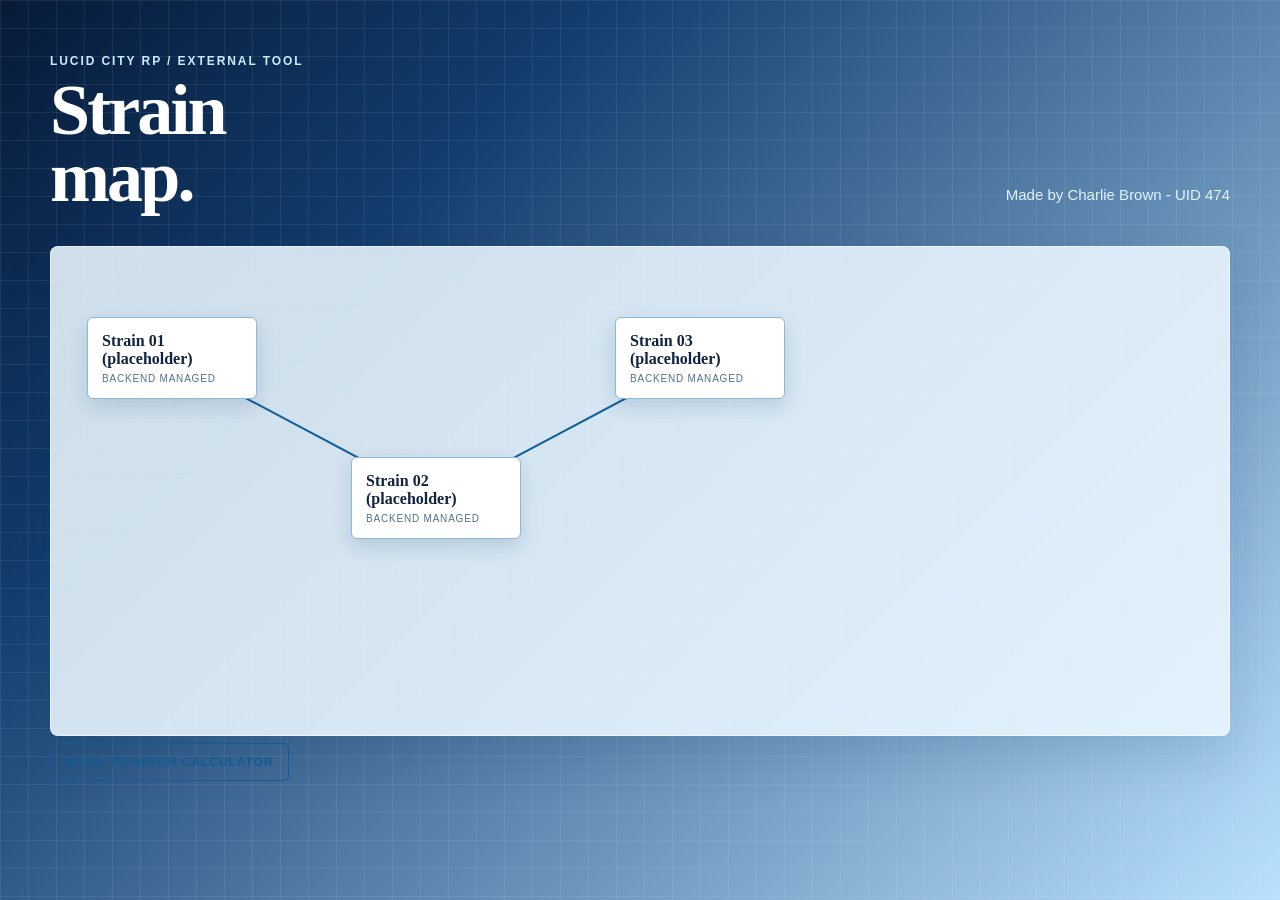
==== weed-flowchart.html @ 071a1786 "more fixes" ====
<!doctype html>
<html lang="en">
<head>
  <meta charset="utf-8">
  <meta name="viewport" content="width=device-width, initial-scale=1">
  <meta name="theme-color" content="#081a36">
  <title>Lucid City RP | Strain Map</title>
  <link rel="stylesheet" href="styles.css">
</head>
<body>
  <main class="shell">
    <header>
      <div>
        <div class="kicker">Lucid City RP / External Tool</div>
        <h1>Strain<br>map.</h1>
      </div>
      <p class="intro">Made by Charlie Brown - UID 474</p>
    </header>

    <section class="diagram-container" id="diagram" aria-label="Static strain map">
      <svg id="connections" aria-hidden="true"></svg>
      <div class="empty-flow" id="empty-flow"></div>
    </section>
    <p><a class="tool-link" href="index.html">Back to batch calculator</a></p>
  </main>

  <script>
    const diagram = document.querySelector('#diagram');
    const connectionSvg = document.querySelector('#connections');
    let state = { nodes: [], edges: [] };

    const nodeById = id => state.nodes.find(node => node.id === id);
    const render = () => {
      diagram.querySelectorAll('.diagram-box').forEach(node => node.remove());
      document.querySelector('#empty-flow').hidden = state.nodes.length > 0;
      state.nodes.forEach(node => {
        const element = document.createElement('article');
        element.className = 'diagram-box';
        element.dataset.id = node.id;
        element.style.left = `${node.x}px`;
        element.style.top = `${node.y}px`;
        const title = document.createElement('strong');
        title.textContent = node.name;
        const type = document.createElement('small');
        type.textContent = 'Backend managed';
        element.append(title, type);
        diagram.append(element);
      });
      renderConnections();
    };
    const renderConnections = () => {
      connectionSvg.innerHTML = '<defs><marker id="arrow" markerWidth="8" markerHeight="8" refX="7" refY="3" orient="auto"><path d="M0,0 L0,6 L7,3 z" fill="#12609a"></path></marker></defs>';
      state.edges.forEach(edge => {
        const from = nodeById(edge.from); const to = nodeById(edge.to);
        if (!from || !to) return;
        const line = document.createElementNS('http://www.w3.org/2000/svg', 'line');
        line.setAttribute('x1', from.x + 85); line.setAttribute('y1', from.y + 42);
        line.setAttribute('x2', to.x + 85); line.setAttribute('y2', to.y + 42);
        line.setAttribute('stroke', '#12609a'); line.setAttribute('stroke-width', '2'); line.setAttribute('marker-end', 'url(#arrow)');
        connectionSvg.append(line);
      });
    };
    window.addEventListener('resize', renderConnections);
    fetch('strain-flowchart.json')
      .then(response => {
        if (!response.ok) throw new Error('Strain map could not be loaded.');
        return response.json();
      })
      .then(data => { state = data; render(); })
      .catch(() => { document.querySelector('#empty-flow').textContent = 'Strain map unavailable.'; });
  </script>
</body>
</html>
---- styles.css ----
:root {
  --ink: #10233f;
  --muted: #52708e;
  --paper: #eaf5ff;
  --card: rgba(255, 255, 255, .88);
  --line: #c7ddec;
  --mint: #d4ecff;
  --green: #12609a;
  --orange: #287db8;
  --shadow: 0 18px 50px rgba(10, 47, 86, .14);
}

* { box-sizing: border-box; }
body {
  margin: 0;
  color: var(--ink);
  background: linear-gradient(135deg, #071a38 0%, #123d6d 28%, #b9e1ff 100%);
  background-attachment: fixed;
  font-family: Georgia, 'Times New Roman', serif;
}
body::before {
  content: '';
  position: fixed;
  inset: 0;
  z-index: -1;
  opacity: .22;
  background-image: linear-gradient(rgba(255, 255, 255, .35) 1px, transparent 1px), linear-gradient(90deg, rgba(255, 255, 255, .35) 1px, transparent 1px);
  background-size: 28px 28px;
}
.shell { width: min(1180px, calc(100% - 40px)); margin: 0 auto; }
header { padding: 54px 0 36px; display: flex; justify-content: space-between; gap: 24px; align-items: end; }
.kicker { color: #c9ecff; font: 700 12px/1.2 Arial, sans-serif; letter-spacing: .16em; text-transform: uppercase; }
h1 { margin: 9px 0 0; color: #fff; font-size: clamp(38px, 6vw, 72px); line-height: .92; letter-spacing: -.04em; font-weight: 700; }
.intro { max-width: 330px; margin: 0 0 4px; color: #e2f3ff; font: 15px/1.55 Arial, sans-serif; }
.summary { display: flex; align-items: center; justify-content: space-between; gap: 20px; padding: 17px 20px; margin-bottom: 24px; border: 1px solid rgba(255,255,255,.55); border-radius: 8px; background: rgba(255,255,255,.84); box-shadow: var(--shadow); }
.summary strong { display: block; font: 700 11px/1.2 Arial, sans-serif; letter-spacing: .1em; text-transform: uppercase; color: var(--muted); }
#summary-text { margin-top: 4px; font-size: 18px; }
button { border: 0; border-radius: 5px; cursor: pointer; font: 700 12px Arial, sans-serif; letter-spacing: .08em; text-transform: uppercase; }
.reset { padding: 11px 15px; color: #fff; background: var(--green); }
.reset:hover { background: #0b4d7f; }
.summary-actions { display: flex; align-items: center; gap: 10px; }
.tool-link { padding: 11px 15px; border: 1px solid var(--green); border-radius: 5px; color: var(--green); background: transparent; font: 700 12px Arial, sans-serif; letter-spacing: .08em; text-decoration: none; text-transform: uppercase; }
.tool-link:hover { color: #fff; background: var(--green); }
.cards { display: grid; grid-template-columns: repeat(3, 1fr); gap: 18px; padding-bottom: 52px; }
.recipe { overflow: hidden; border: 1px solid var(--line); border-radius: 8px; background: var(--card); box-shadow: var(--shadow); animation: rise .55s both; }
.recipe:nth-child(2) { animation-delay: .08s; } .recipe:nth-child(3) { animation-delay: .16s; }
.recipe-head { padding: 26px 24px 22px; border-bottom: 1px solid var(--line); background: linear-gradient(145deg, #c9eaff, #edf8ff); }
.recipe:nth-child(2) .recipe-head { background: linear-gradient(145deg, #d5e8ff, #f4faff); } .recipe:nth-child(3) .recipe-head { background: linear-gradient(145deg, #bfddf4, #edf7ff); }
.number { color: var(--muted); font: 700 11px Arial, sans-serif; letter-spacing: .12em; }
h2 { margin: 9px 0 20px; font-size: 35px; line-height: 1; letter-spacing: -.04em; }
label { display: block; color: var(--muted); font: 700 11px Arial, sans-serif; letter-spacing: .08em; text-transform: uppercase; }
input { width: 100%; margin-top: 8px; padding: 12px 13px; border: 1px solid #a8c9e1; border-radius: 5px; outline: none; color: var(--ink); background: rgba(255,255,255,.75); font: 700 22px Georgia, serif; }
input:focus { border-color: var(--green); box-shadow: 0 0 0 3px rgba(18,96,154,.14); }
.ingredients { padding: 21px 24px 25px; }
.ingredient-title { margin-bottom: 12px; color: var(--muted); font: 700 11px Arial, sans-serif; letter-spacing: .1em; text-transform: uppercase; }
ul { padding: 0; margin: 0; list-style: none; }
li { display: flex; align-items: baseline; justify-content: space-between; gap: 12px; padding: 12px 0; border-bottom: 1px solid #e4eef6; font-size: 17px; }
li:last-child { border-bottom: 0; }
.amount { flex: 0 0 auto; color: var(--green); font: 700 16px Arial, sans-serif; }
footer { padding: 0 0 34px; color: #e2f3ff; font: 12px/1.5 Arial, sans-serif; text-align: center; }
.flow-toolbar { display: grid; grid-template-columns: minmax(0, 1fr) auto auto; gap: 10px; align-items: end; padding: 18px; margin-bottom: 18px; border: 1px solid rgba(255,255,255,.55); border-radius: 8px; background: rgba(255,255,255,.84); box-shadow: var(--shadow); }
.flow-toolbar input, .flow-toolbar select { margin-top: 7px; padding: 11px 12px; border: 1px solid #a8c9e1; border-radius: 5px; color: var(--ink); background: #fff; font: 15px Arial, sans-serif; }
.flow-toolbar input { width: 100%; }
.flow-button { padding: 12px 15px; color: #fff; background: var(--green); }
.flow-button.secondary { color: var(--green); background: var(--mint); }
.diagram-container { position: relative; min-height: 490px; overflow: hidden; border: 1px solid rgba(255,255,255,.55); border-radius: 8px; background: rgba(235, 247, 255, .88); box-shadow: var(--shadow); }
.diagram-container svg { position: absolute; inset: 0; width: 100%; height: 100%; pointer-events: none; }
.diagram-box { position: absolute; width: 170px; padding: 14px; border: 1px solid #8db7d6; border-radius: 6px; color: var(--ink); background: #fff; box-shadow: 0 8px 20px rgba(10, 47, 86, .14); }
.diagram-box strong { display: block; overflow-wrap: anywhere; font: 700 16px Georgia, serif; }
.diagram-box small { display: block; margin-top: 5px; color: var(--muted); font: 10px Arial, sans-serif; letter-spacing: .08em; text-transform: uppercase; }
.node-remove { position: absolute; top: 7px; right: 8px; padding: 0; color: var(--muted); background: transparent; font-size: 16px; line-height: 1; }
.node-remove:hover { color: #a33b42; }
.empty-flow { position: absolute; inset: 0; display: grid; place-items: center; padding: 30px; color: var(--muted); font: 14px/1.5 Arial, sans-serif; text-align: center; }
.flow-note { margin: 12px 0 0; color: #e2f3ff; font: 12px/1.5 Arial, sans-serif; }
@media (max-width: 700px) { .flow-toolbar { grid-template-columns: 1fr; } .summary-actions { align-items: stretch; flex-direction: column; width: 100%; } .tool-link, .reset { text-align: center; } }
@keyframes rise { from { opacity: 0; transform: translateY(12px); } to { opacity: 1; transform: translateY(0); } }
@media (max-width: 850px) { header { display: block; } .intro { margin-top: 20px; } .cards { grid-template-columns: 1fr; } }
@media (max-width: 520px) { .shell { width: min(100% - 24px, 500px); } header { padding-top: 34px; } .summary { align-items: start; flex-direction: column; } .reset { width: 100%; } }
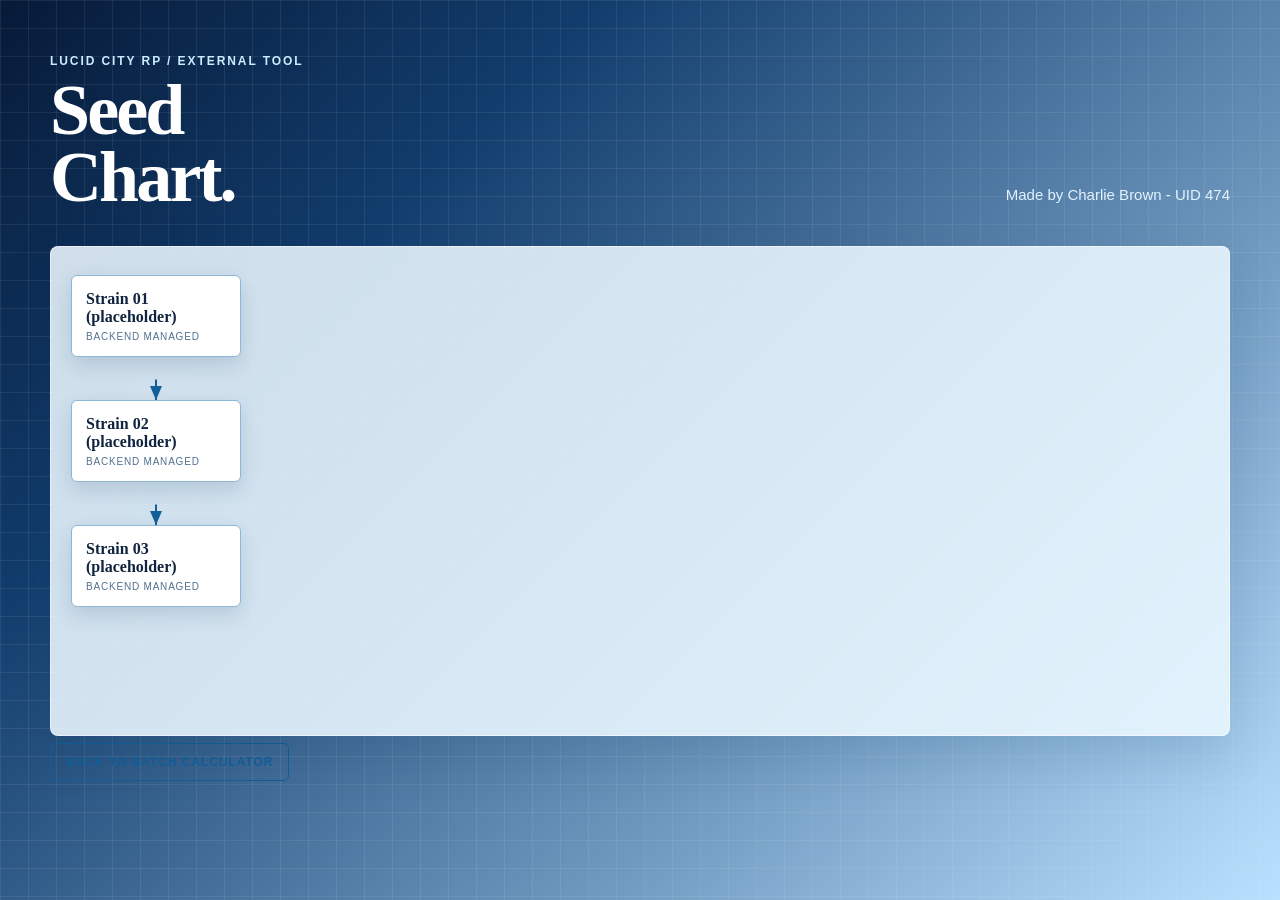
==== commit 5b49a246: "chart format change" ====
--- a/weed-flowchart.html
+++ b/weed-flowchart.html
@@ -4,7 +4,7 @@
   <meta charset="utf-8">
   <meta name="viewport" content="width=device-width, initial-scale=1">
   <meta name="theme-color" content="#081a36">
-  <title>Lucid City RP | Strain Map</title>
+  <title>Lucid City RP | Seed Chart</title>
   <link rel="stylesheet" href="styles.css">
 </head>
 <body>
@@ -12,12 +12,12 @@
     <header>
       <div>
         <div class="kicker">Lucid City RP / External Tool</div>
-        <h1>Strain<br>map.</h1>
+        <h1>Seed<br>Chart.</h1>
       </div>
       <p class="intro">Made by Charlie Brown - UID 474</p>
     </header>
 
-    <section class="diagram-container" id="diagram" aria-label="Static strain map">
+    <section class="diagram-container" id="diagram" aria-label="Static seed chart">
       <svg id="connections" aria-hidden="true"></svg>
       <div class="empty-flow" id="empty-flow"></div>
     </section>
@@ -30,15 +30,49 @@
     let state = { nodes: [], edges: [] };
 
     const nodeById = id => state.nodes.find(node => node.id === id);
+    const childrenOf = id => state.edges.filter(edge => edge.from === id).map(edge => nodeById(edge.to)).filter(Boolean);
+    const layoutTree = () => {
+      const roots = state.nodes.filter(node => !state.edges.some(edge => edge.to === node.id));
+      const levels = new Map();
+      const leaves = [];
+      const visit = (node, level) => {
+        levels.set(node.id, Math.max(levels.get(node.id) || 0, level));
+        const children = childrenOf(node.id);
+        if (!children.length) leaves.push(node.id);
+        children.forEach(child => visit(child, level + 1));
+      };
+      roots.forEach(root => visit(root, 0));
+      state.nodes.filter(node => !levels.has(node.id)).forEach(node => visit(node, 0));
+      const leafGap = 205;
+      const positions = new Map(leaves.map((id, index) => [id, { x: 20 + index * leafGap, y: levels.get(id) * 125 + 28 }]));
+      const positionNode = node => {
+        const children = childrenOf(node.id);
+        if (!children.length) return positions.get(node.id);
+        const childPositions = children.map(positionNode);
+        const x = childPositions.reduce((sum, position) => sum + position.x, 0) / childPositions.length;
+        const position = { x, y: levels.get(node.id) * 125 + 28 };
+        positions.set(node.id, position);
+        return position;
+      };
+      roots.forEach(positionNode);
+      state.nodes.forEach(node => {
+        const position = positions.get(node.id) || { x: 20, y: 28 };
+        node.layoutX = position.x;
+        node.layoutY = position.y;
+      });
+      const maxLevel = Math.max(0, ...levels.values());
+      diagram.style.height = `${Math.max(490, (maxLevel + 1) * 125 + 80)}px`;
+    };
     const render = () => {
+      layoutTree();
       diagram.querySelectorAll('.diagram-box').forEach(node => node.remove());
       document.querySelector('#empty-flow').hidden = state.nodes.length > 0;
       state.nodes.forEach(node => {
         const element = document.createElement('article');
         element.className = 'diagram-box';
         element.dataset.id = node.id;
-        element.style.left = `${node.x}px`;
-        element.style.top = `${node.y}px`;
+        element.style.left = `${node.layoutX}px`;
+        element.style.top = `${node.layoutY}px`;
         const title = document.createElement('strong');
         title.textContent = node.name;
         const type = document.createElement('small');
@@ -54,8 +88,22 @@
         const from = nodeById(edge.from); const to = nodeById(edge.to);
         if (!from || !to) return;
         const line = document.createElementNS('http://www.w3.org/2000/svg', 'line');
-        line.setAttribute('x1', from.x + 85); line.setAttribute('y1', from.y + 42);
-        line.setAttribute('x2', to.x + 85); line.setAttribute('y2', to.y + 42);
+        const startX = from.layoutX + 85; const startY = from.layoutY + 84;
+        const endX = to.layoutX + 85; const endY = to.layoutY;
+        const midY = startY + (endY - startY) / 2;
+        line.setAttribute('x1', startX); line.setAttribute('y1', startY);
+        line.setAttribute('x2', endX); line.setAttribute('y2', endY);
+        line.setAttribute('x1', startX); line.setAttribute('y1', midY);
+        line.setAttribute('x2', endX); line.setAttribute('y2', midY);
+        line.setAttribute('x1', startX); line.setAttribute('y1', startY);
+        line.setAttribute('x2', startX); line.setAttribute('y2', midY);
+        const horizontal = document.createElementNS('http://www.w3.org/2000/svg', 'line');
+        horizontal.setAttribute('x1', startX); horizontal.setAttribute('y1', midY);
+        horizontal.setAttribute('x2', endX); horizontal.setAttribute('y2', midY);
+        horizontal.setAttribute('stroke', '#12609a'); horizontal.setAttribute('stroke-width', '2');
+        connectionSvg.append(horizontal);
+        line.setAttribute('x1', endX); line.setAttribute('y1', midY);
+        line.setAttribute('x2', endX); line.setAttribute('y2', endY);
         line.setAttribute('stroke', '#12609a'); line.setAttribute('stroke-width', '2'); line.setAttribute('marker-end', 'url(#arrow)');
         connectionSvg.append(line);
       });
--- a/styles.css
+++ b/styles.css
@@ -63,7 +63,7 @@
 .flow-toolbar input { width: 100%; }
 .flow-button { padding: 12px 15px; color: #fff; background: var(--green); }
 .flow-button.secondary { color: var(--green); background: var(--mint); }
-.diagram-container { position: relative; min-height: 490px; overflow: hidden; border: 1px solid rgba(255,255,255,.55); border-radius: 8px; background: rgba(235, 247, 255, .88); box-shadow: var(--shadow); }
+.diagram-container { position: relative; min-height: 490px; overflow: auto; border: 1px solid rgba(255,255,255,.55); border-radius: 8px; background: rgba(235, 247, 255, .88); box-shadow: var(--shadow); }
 .diagram-container svg { position: absolute; inset: 0; width: 100%; height: 100%; pointer-events: none; }
 .diagram-box { position: absolute; width: 170px; padding: 14px; border: 1px solid #8db7d6; border-radius: 6px; color: var(--ink); background: #fff; box-shadow: 0 8px 20px rgba(10, 47, 86, .14); }
 .diagram-box strong { display: block; overflow-wrap: anywhere; font: 700 16px Georgia, serif; }
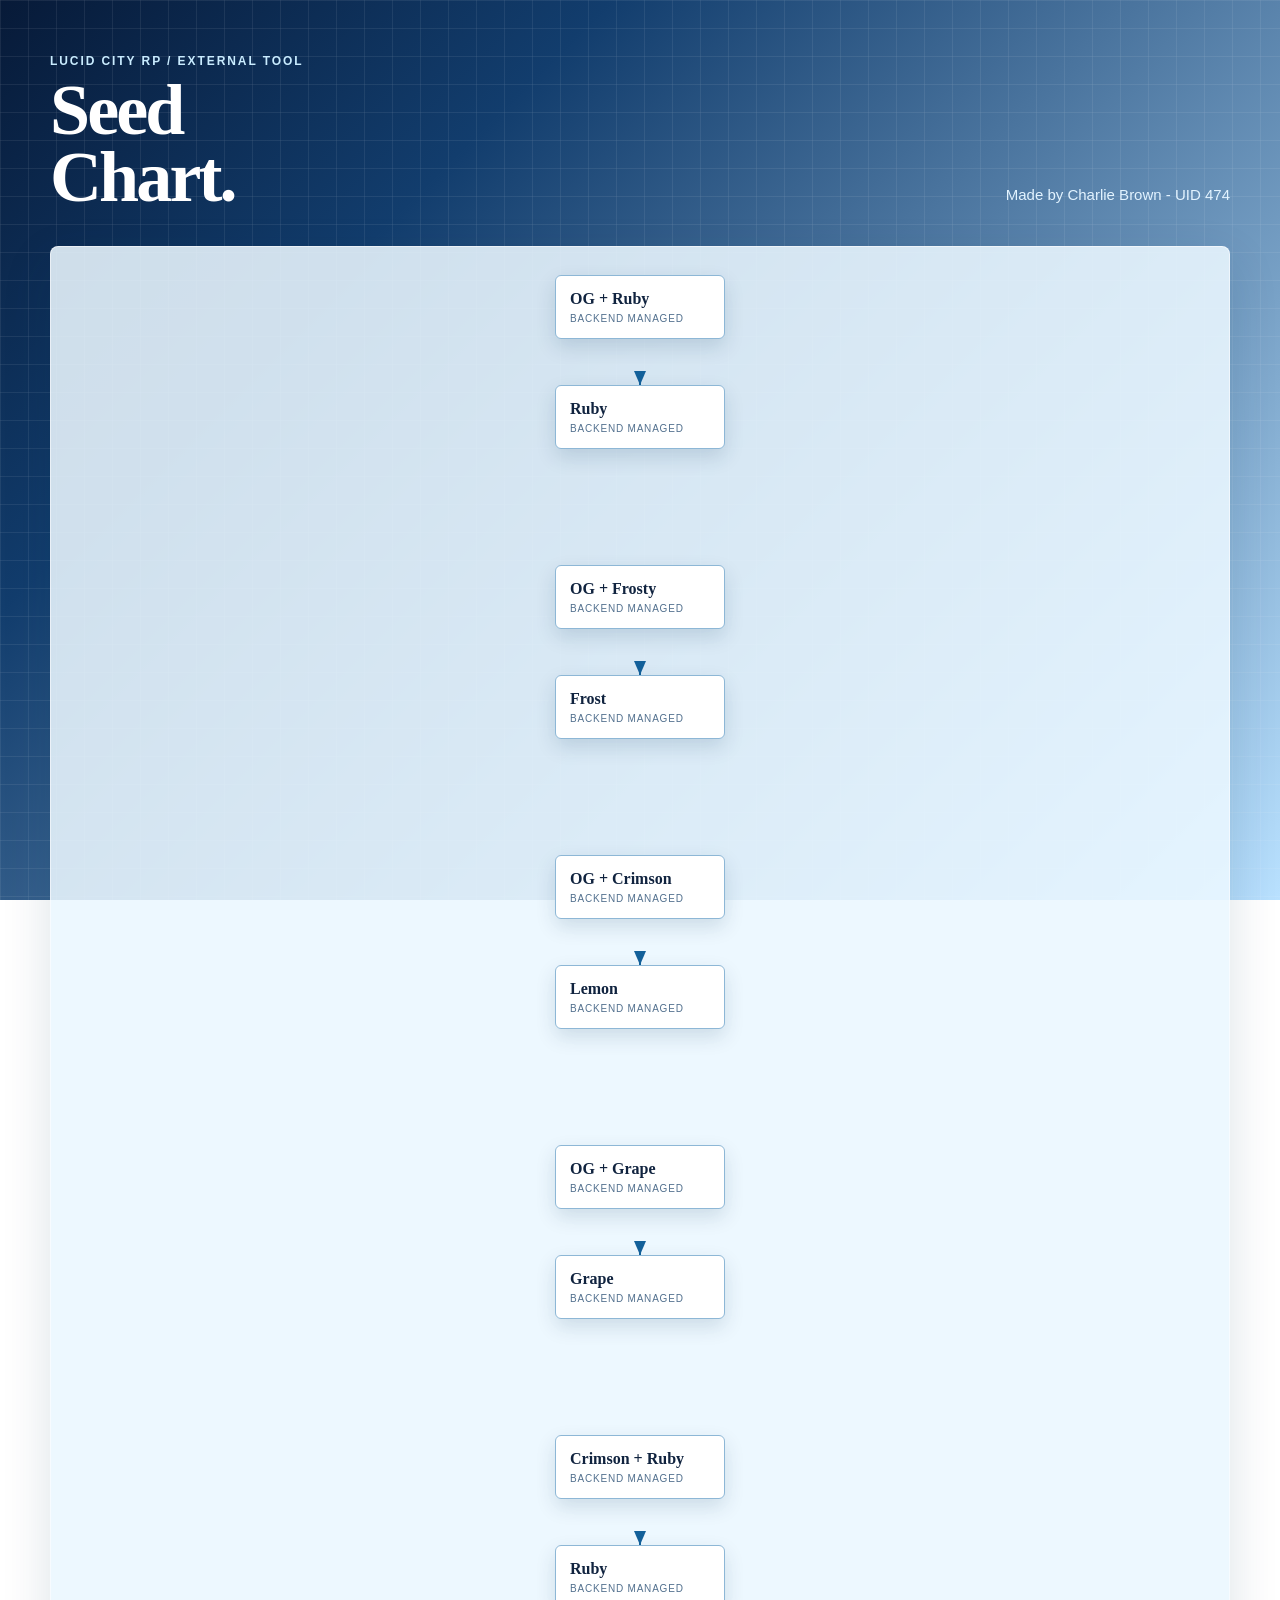
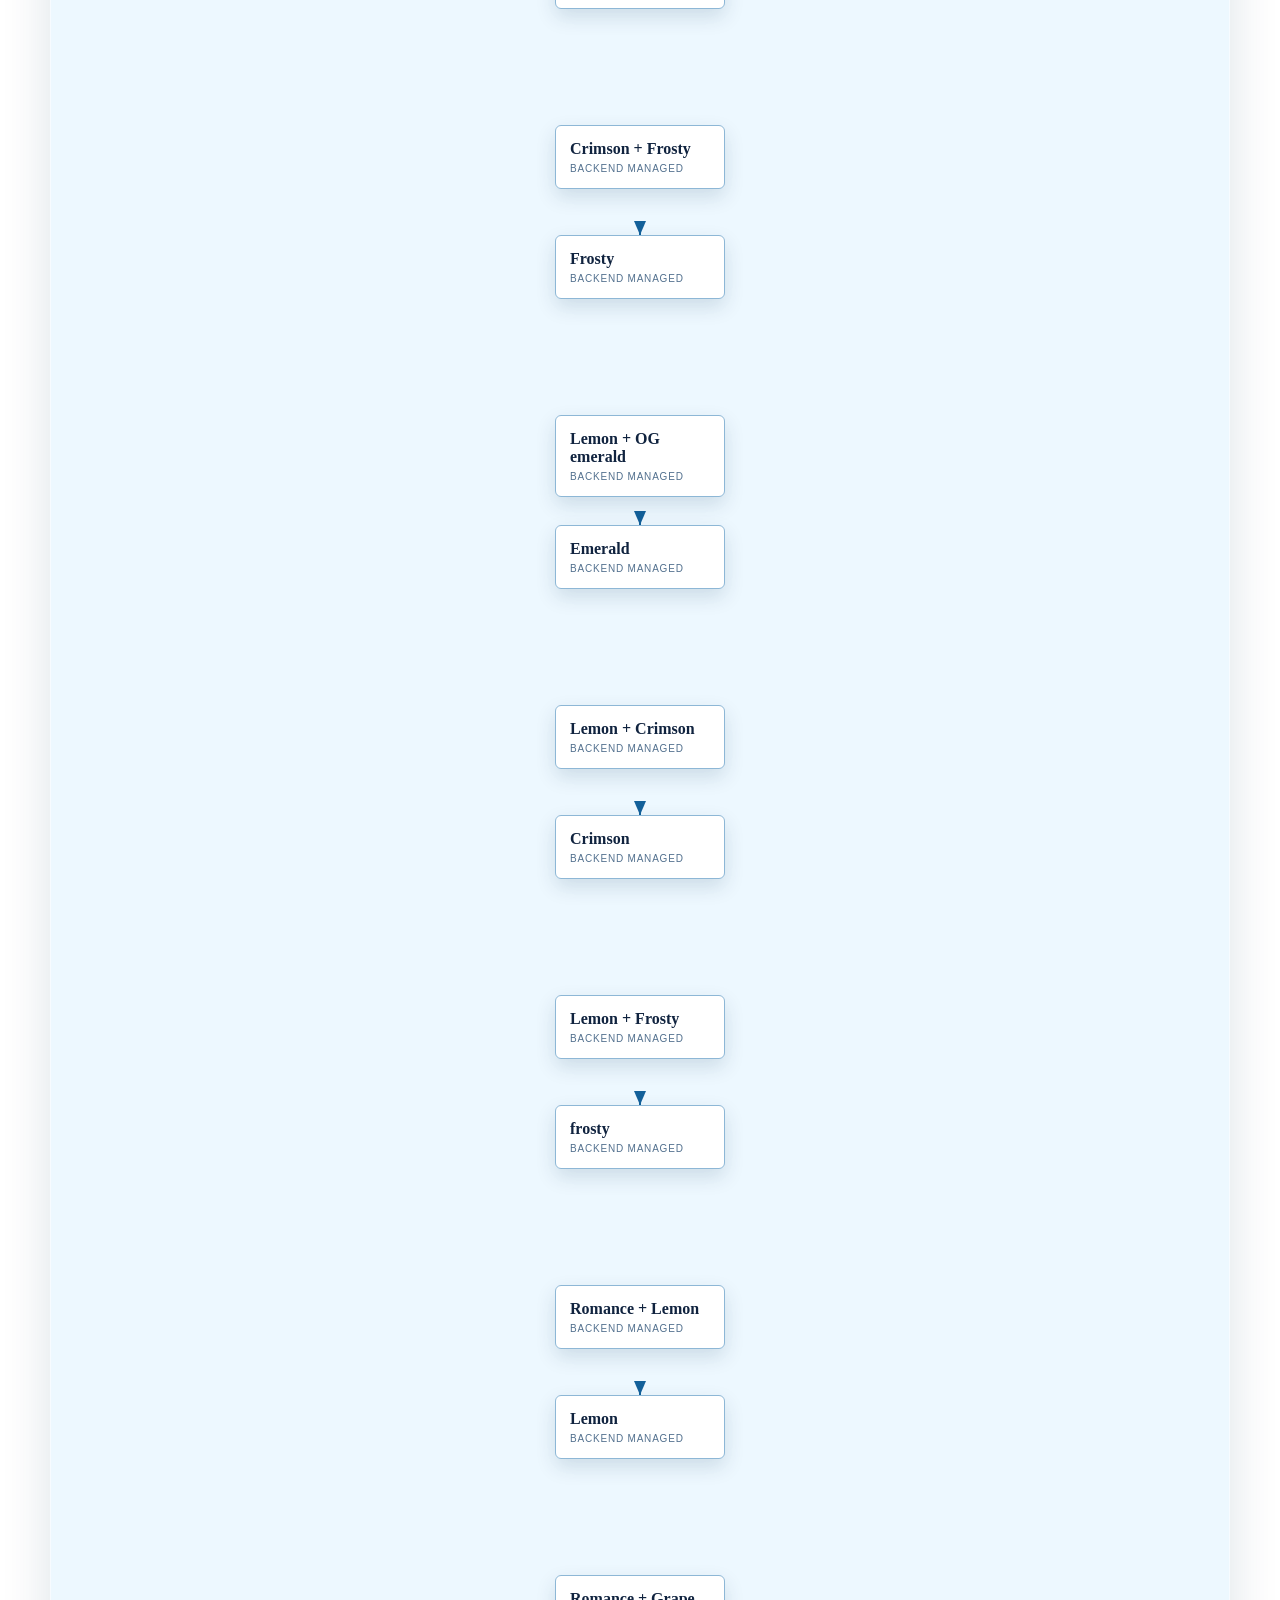
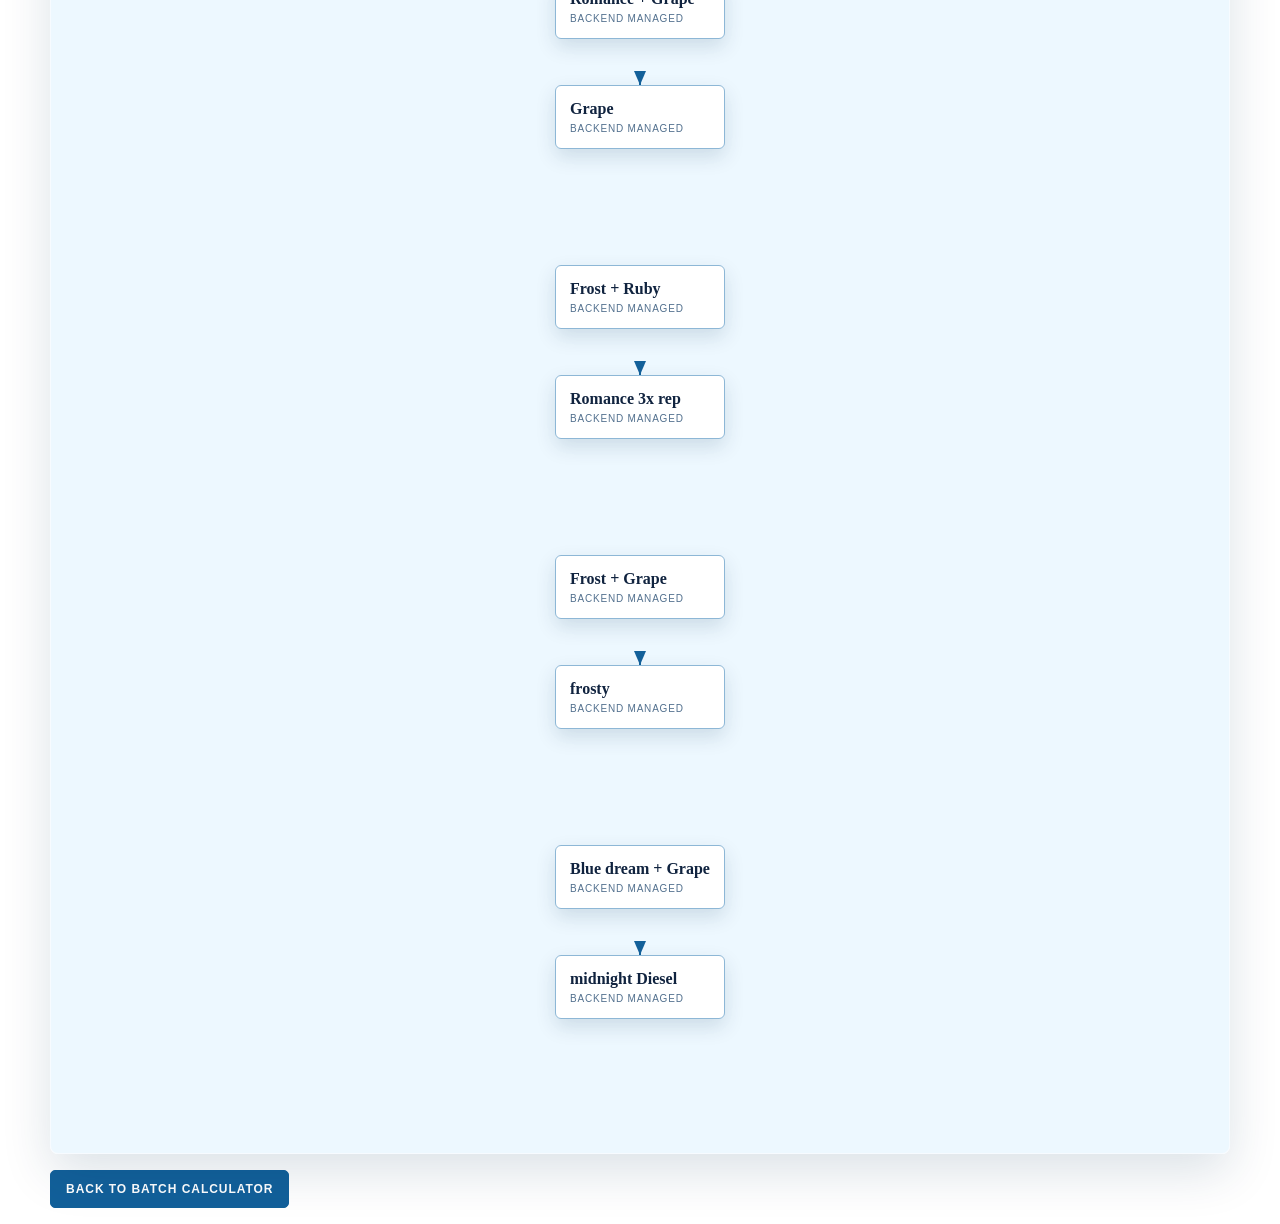
==== commit 3ac4a82c: "alterations" ====
--- a/weed-flowchart.html
+++ b/weed-flowchart.html
@@ -21,7 +21,7 @@
       <svg id="connections" aria-hidden="true"></svg>
       <div class="empty-flow" id="empty-flow"></div>
     </section>
-    <p><a class="tool-link" href="index.html">Back to batch calculator</a></p>
+    <p><a class="tool-link filled-link" href="index.html">Back to batch calculator</a></p>
   </main>
 
   <script>
@@ -33,35 +33,20 @@
     const childrenOf = id => state.edges.filter(edge => edge.from === id).map(edge => nodeById(edge.to)).filter(Boolean);
     const layoutTree = () => {
       const roots = state.nodes.filter(node => !state.edges.some(edge => edge.to === node.id));
-      const levels = new Map();
-      const leaves = [];
-      const visit = (node, level) => {
-        levels.set(node.id, Math.max(levels.get(node.id) || 0, level));
-        const children = childrenOf(node.id);
-        if (!children.length) leaves.push(node.id);
-        children.forEach(child => visit(child, level + 1));
+      const columnX = Math.max(20, (diagram.clientWidth - 170) / 2);
+      let cursorY = 28;
+      const positionSubtree = node => {
+        node.layoutX = columnX;
+        node.layoutY = cursorY;
+        cursorY += 110;
+        childrenOf(node.id).forEach(positionSubtree);
+        cursorY += 35;
       };
-      roots.forEach(root => visit(root, 0));
-      state.nodes.filter(node => !levels.has(node.id)).forEach(node => visit(node, 0));
-      const leafGap = 205;
-      const positions = new Map(leaves.map((id, index) => [id, { x: 20 + index * leafGap, y: levels.get(id) * 125 + 28 }]));
-      const positionNode = node => {
-        const children = childrenOf(node.id);
-        if (!children.length) return positions.get(node.id);
-        const childPositions = children.map(positionNode);
-        const x = childPositions.reduce((sum, position) => sum + position.x, 0) / childPositions.length;
-        const position = { x, y: levels.get(node.id) * 125 + 28 };
-        positions.set(node.id, position);
-        return position;
-      };
-      roots.forEach(positionNode);
-      state.nodes.forEach(node => {
-        const position = positions.get(node.id) || { x: 20, y: 28 };
-        node.layoutX = position.x;
-        node.layoutY = position.y;
+      roots.forEach(positionSubtree);
+      state.nodes.filter(node => !roots.includes(node)).forEach(node => {
+        if (!node.layoutY) positionSubtree(node);
       });
-      const maxLevel = Math.max(0, ...levels.values());
-      diagram.style.height = `${Math.max(490, (maxLevel + 1) * 125 + 80)}px`;
+      diagram.style.height = `${Math.max(490, cursorY + 20)}px`;
     };
     const render = () => {
       layoutTree();
--- a/styles.css
+++ b/styles.css
@@ -41,6 +41,8 @@
 .summary-actions { display: flex; align-items: center; gap: 10px; }
 .tool-link { padding: 11px 15px; border: 1px solid var(--green); border-radius: 5px; color: var(--green); background: transparent; font: 700 12px Arial, sans-serif; letter-spacing: .08em; text-decoration: none; text-transform: uppercase; }
 .tool-link:hover { color: #fff; background: var(--green); }
+.filled-link { display: inline-block; color: #fff; background: var(--green); }
+.filled-link:hover { background: #0b4d7f; }
 .cards { display: grid; grid-template-columns: repeat(3, 1fr); gap: 18px; padding-bottom: 52px; }
 .recipe { overflow: hidden; border: 1px solid var(--line); border-radius: 8px; background: var(--card); box-shadow: var(--shadow); animation: rise .55s both; }
 .recipe:nth-child(2) { animation-delay: .08s; } .recipe:nth-child(3) { animation-delay: .16s; }
@@ -63,7 +65,7 @@
 .flow-toolbar input { width: 100%; }
 .flow-button { padding: 12px 15px; color: #fff; background: var(--green); }
 .flow-button.secondary { color: var(--green); background: var(--mint); }
-.diagram-container { position: relative; min-height: 490px; overflow: auto; border: 1px solid rgba(255,255,255,.55); border-radius: 8px; background: rgba(235, 247, 255, .88); box-shadow: var(--shadow); }
+.diagram-container { position: relative; min-height: 490px; overflow-x: hidden; overflow-y: auto; border: 1px solid rgba(255,255,255,.55); border-radius: 8px; background: rgba(235, 247, 255, .88); box-shadow: var(--shadow); }
 .diagram-container svg { position: absolute; inset: 0; width: 100%; height: 100%; pointer-events: none; }
 .diagram-box { position: absolute; width: 170px; padding: 14px; border: 1px solid #8db7d6; border-radius: 6px; color: var(--ink); background: #fff; box-shadow: 0 8px 20px rgba(10, 47, 86, .14); }
 .diagram-box strong { display: block; overflow-wrap: anywhere; font: 700 16px Georgia, serif; }
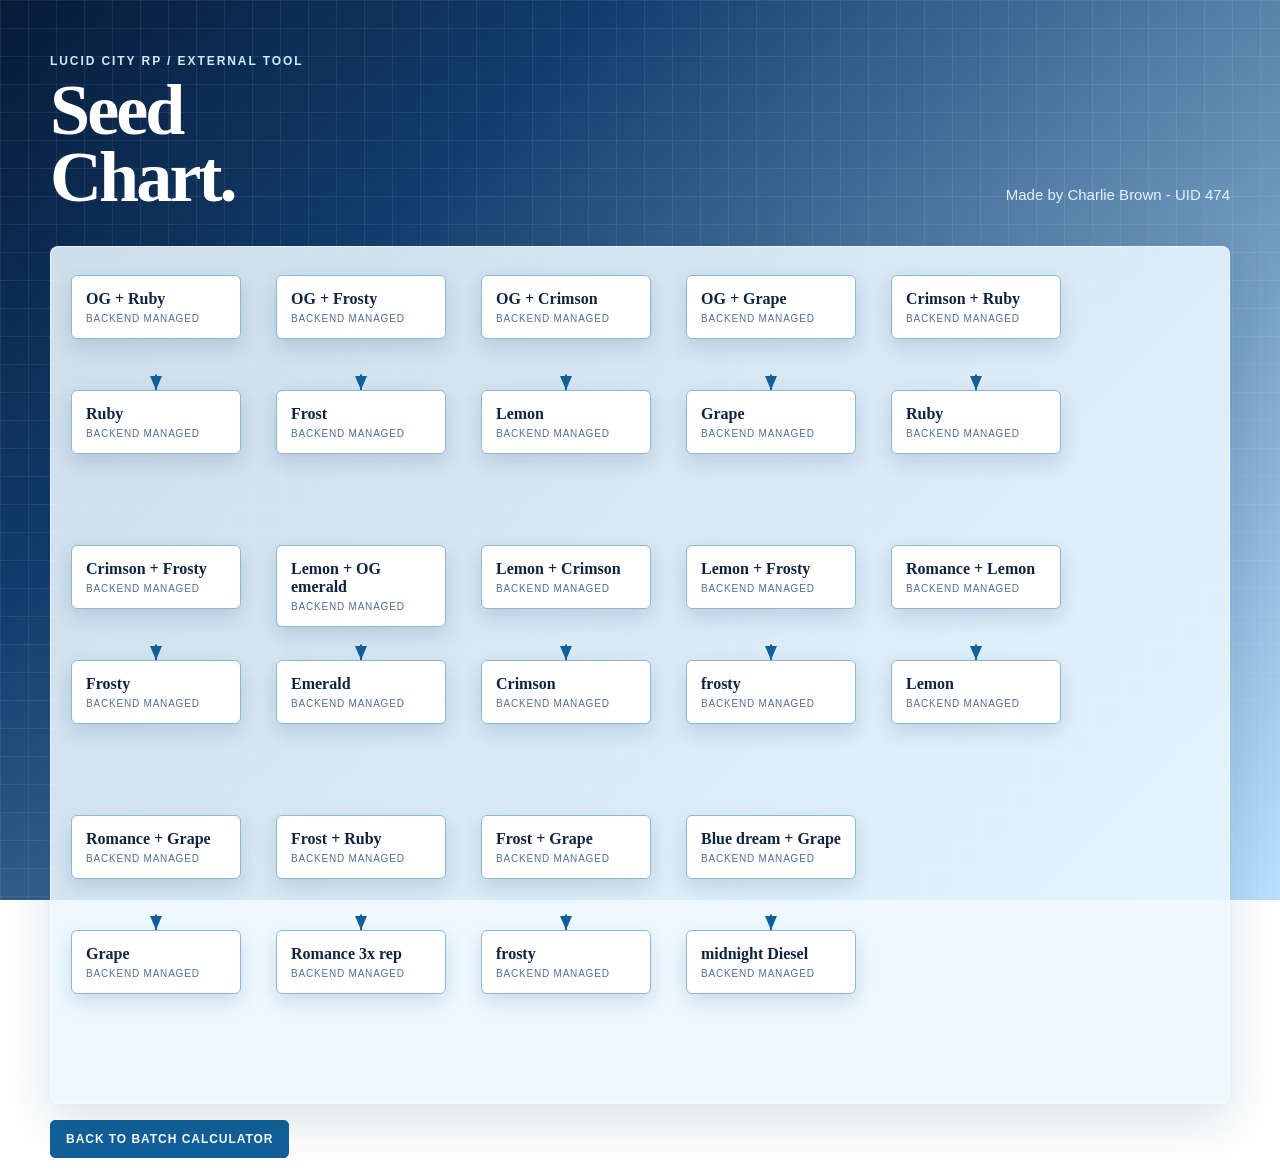
==== commit 65f6cb71: "fixes" ====
--- a/weed-flowchart.html
+++ b/weed-flowchart.html
@@ -33,20 +33,29 @@
     const childrenOf = id => state.edges.filter(edge => edge.from === id).map(edge => nodeById(edge.to)).filter(Boolean);
     const layoutTree = () => {
       const roots = state.nodes.filter(node => !state.edges.some(edge => edge.to === node.id));
-      const columnX = Math.max(20, (diagram.clientWidth - 170) / 2);
-      let cursorY = 28;
-      const positionSubtree = node => {
-        node.layoutX = columnX;
-        node.layoutY = cursorY;
-        cursorY += 110;
-        childrenOf(node.id).forEach(positionSubtree);
-        cursorY += 35;
+      const nodeWidth = 170;
+      const columnGap = 35;
+      const rowGap = 70;
+      const columns = Math.max(1, Math.floor((diagram.clientWidth - 40 + columnGap) / (nodeWidth + columnGap)));
+      const branchHeight = node => {
+        const children = childrenOf(node.id);
+        return children.length ? 115 + Math.max(...children.map(branchHeight)) : 85;
       };
-      roots.forEach(positionSubtree);
-      state.nodes.filter(node => !roots.includes(node)).forEach(node => {
-        if (!node.layoutY) positionSubtree(node);
+      roots.forEach((root, index) => {
+        const column = index % columns;
+        const row = Math.floor(index / columns);
+        const columnX = 20 + column * (nodeWidth + columnGap);
+        const rowY = 28 + row * (Math.max(...roots.slice(row * columns, (row + 1) * columns).map(branchHeight)) + rowGap);
+        const positionSubtree = (node, depth) => {
+          node.layoutX = columnX;
+          node.layoutY = rowY + depth * 115;
+          childrenOf(node.id).forEach(child => positionSubtree(child, depth + 1));
+        };
+        positionSubtree(root, 0);
       });
-      diagram.style.height = `${Math.max(490, cursorY + 20)}px`;
+      const rowCount = Math.ceil(roots.length / columns);
+      const rowHeight = roots.length ? Math.max(...roots.map(branchHeight)) + rowGap : 0;
+      diagram.style.height = `${Math.max(490, 28 + rowCount * rowHeight + 20)}px`;
     };
     const render = () => {
       layoutTree();
@@ -93,7 +102,7 @@
         connectionSvg.append(line);
       });
     };
-    window.addEventListener('resize', renderConnections);
+    window.addEventListener('resize', render);
     fetch('strain-flowchart.json')
       .then(response => {
         if (!response.ok) throw new Error('Strain map could not be loaded.');
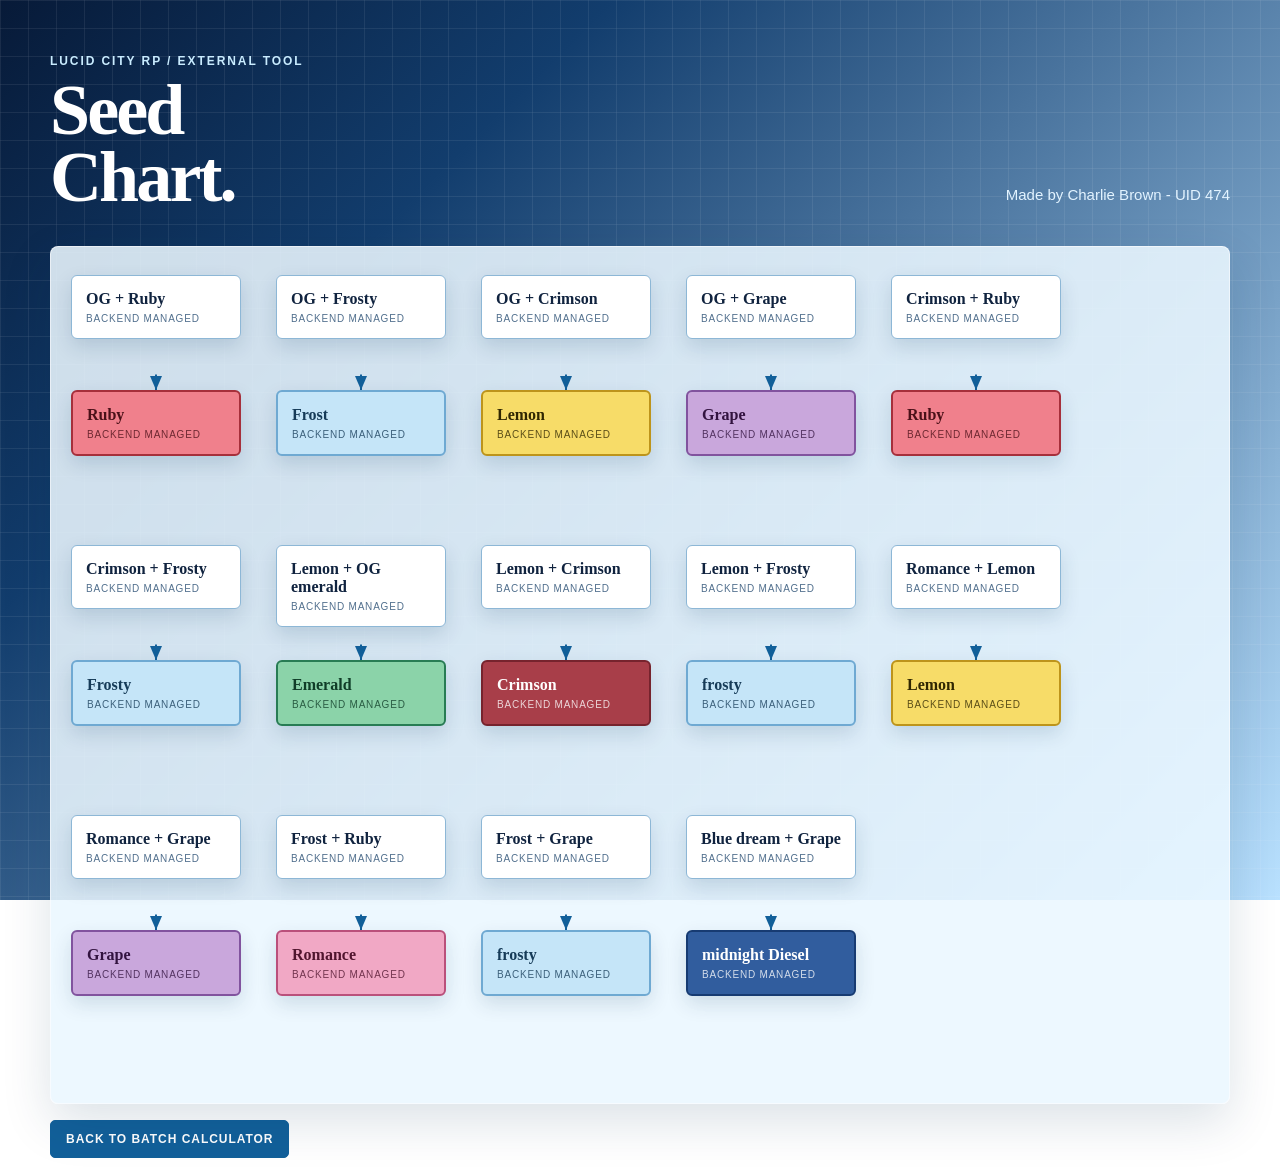
==== commit cfda9789: "changes" ====
--- a/weed-flowchart.html
+++ b/weed-flowchart.html
@@ -31,6 +31,18 @@
 
     const nodeById = id => state.nodes.find(node => node.id === id);
     const childrenOf = id => state.edges.filter(edge => edge.from === id).map(edge => nodeById(edge.to)).filter(Boolean);
+    const resultClass = name => {
+      const normalized = name.toLowerCase();
+      if (normalized.includes('midnight diesel')) return 'result-midnight-diesel';
+      if (normalized.includes('lemon')) return 'result-lemon';
+      if (normalized.includes('emerald')) return 'result-emerald';
+      if (normalized.includes('ruby')) return 'result-ruby';
+      if (normalized.includes('frost')) return 'result-frosty';
+      if (normalized.includes('grape')) return 'result-grape';
+      if (normalized.includes('romance')) return 'result-romance';
+      if (normalized.includes('crimson')) return 'result-crimson';
+      return '';
+    };
     const layoutTree = () => {
       const roots = state.nodes.filter(node => !state.edges.some(edge => edge.to === node.id));
       const nodeWidth = 170;
@@ -64,6 +76,11 @@
       state.nodes.forEach(node => {
         const element = document.createElement('article');
         element.className = 'diagram-box';
+        if (state.edges.some(edge => edge.to === node.id)) {
+          element.classList.add('result-box');
+          const colorClass = resultClass(node.name);
+          if (colorClass) element.classList.add(colorClass);
+        }
         element.dataset.id = node.id;
         element.style.left = `${node.layoutX}px`;
         element.style.top = `${node.layoutY}px`;
--- a/styles.css
+++ b/styles.css
@@ -70,6 +70,16 @@
 .diagram-box { position: absolute; width: 170px; padding: 14px; border: 1px solid #8db7d6; border-radius: 6px; color: var(--ink); background: #fff; box-shadow: 0 8px 20px rgba(10, 47, 86, .14); }
 .diagram-box strong { display: block; overflow-wrap: anywhere; font: 700 16px Georgia, serif; }
 .diagram-box small { display: block; margin-top: 5px; color: var(--muted); font: 10px Arial, sans-serif; letter-spacing: .08em; text-transform: uppercase; }
+.result-box { border-width: 2px; }
+.result-lemon { border-color: #bd941b; background: #f7dc68; color: #302702; }
+.result-emerald { border-color: #287c54; background: #8bd3a9; color: #103d28; }
+.result-ruby { border-color: #a62f3b; background: #f0808c; color: #4a1018; }
+.result-frosty { border-color: #6fa9d2; background: #c5e5f8; color: #163b58; }
+.result-grape { border-color: #81539e; background: #c9a7dc; color: #32133f; }
+.result-midnight-diesel { border-color: #173b72; background: #315d9e; color: #fff; }
+.result-romance { border-color: #ba507b; background: #f1a8c5; color: #50152e; }
+.result-crimson { border-color: #76232d; background: #a83e49; color: #fff; }
+.result-box small { color: inherit; opacity: .78; }
 .node-remove { position: absolute; top: 7px; right: 8px; padding: 0; color: var(--muted); background: transparent; font-size: 16px; line-height: 1; }
 .node-remove:hover { color: #a33b42; }
 .empty-flow { position: absolute; inset: 0; display: grid; place-items: center; padding: 30px; color: var(--muted); font: 14px/1.5 Arial, sans-serif; text-align: center; }
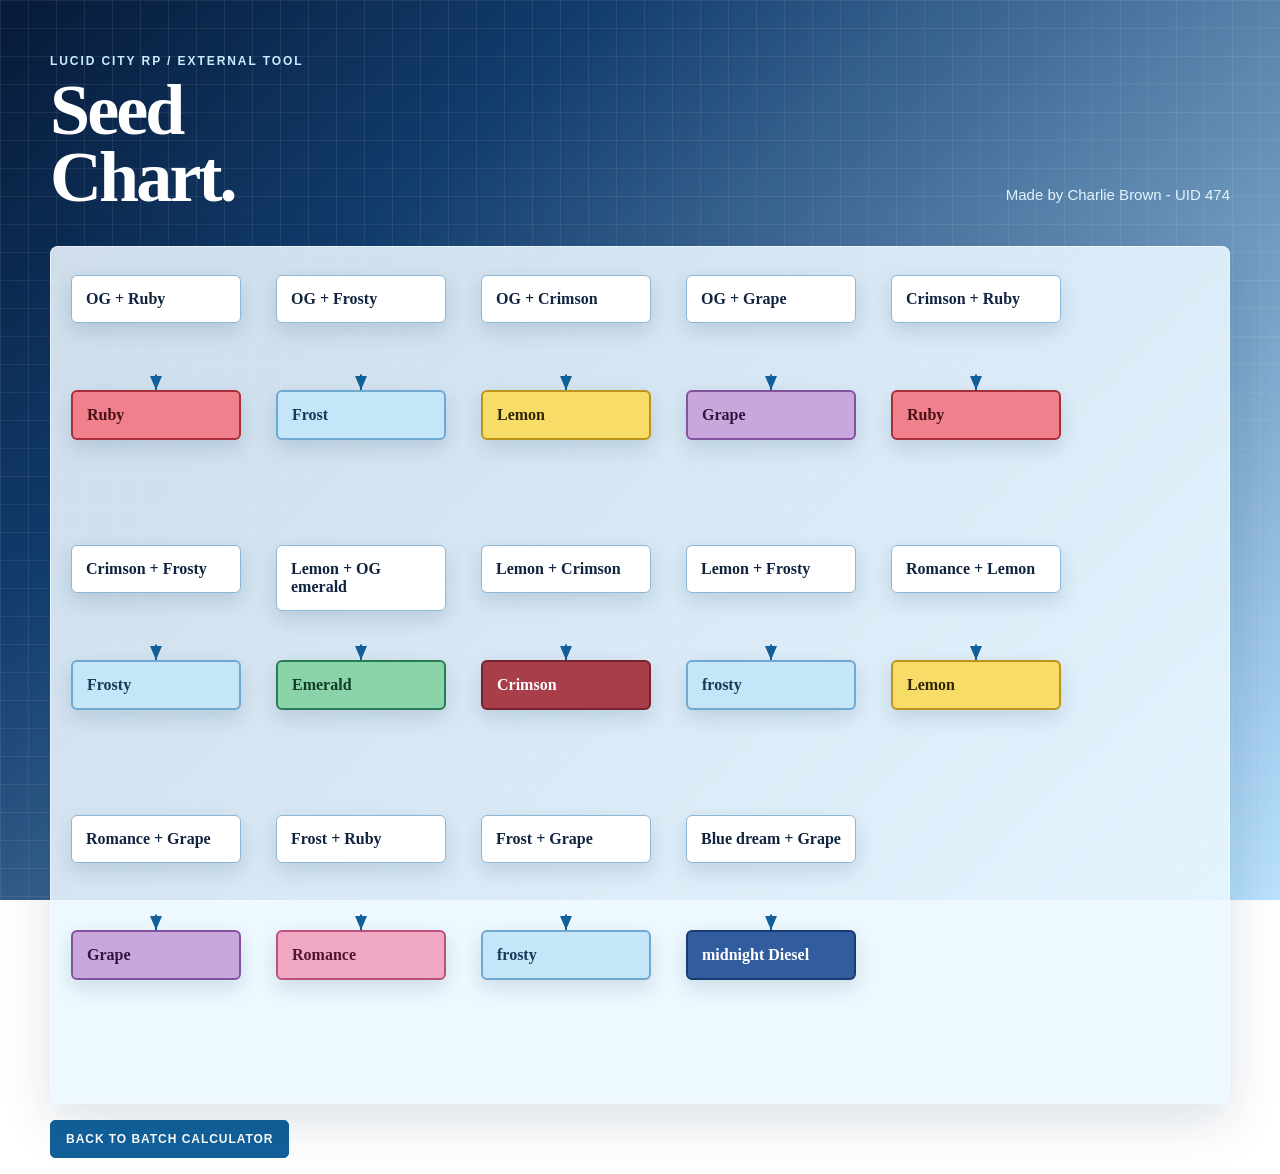
==== commit 4be80a91: "changes" ====
--- a/weed-flowchart.html
+++ b/weed-flowchart.html
@@ -86,9 +86,7 @@
         element.style.top = `${node.layoutY}px`;
         const title = document.createElement('strong');
         title.textContent = node.name;
-        const type = document.createElement('small');
-        type.textContent = 'Backend managed';
-        element.append(title, type);
+        element.append(title);
         diagram.append(element);
       });
       renderConnections();
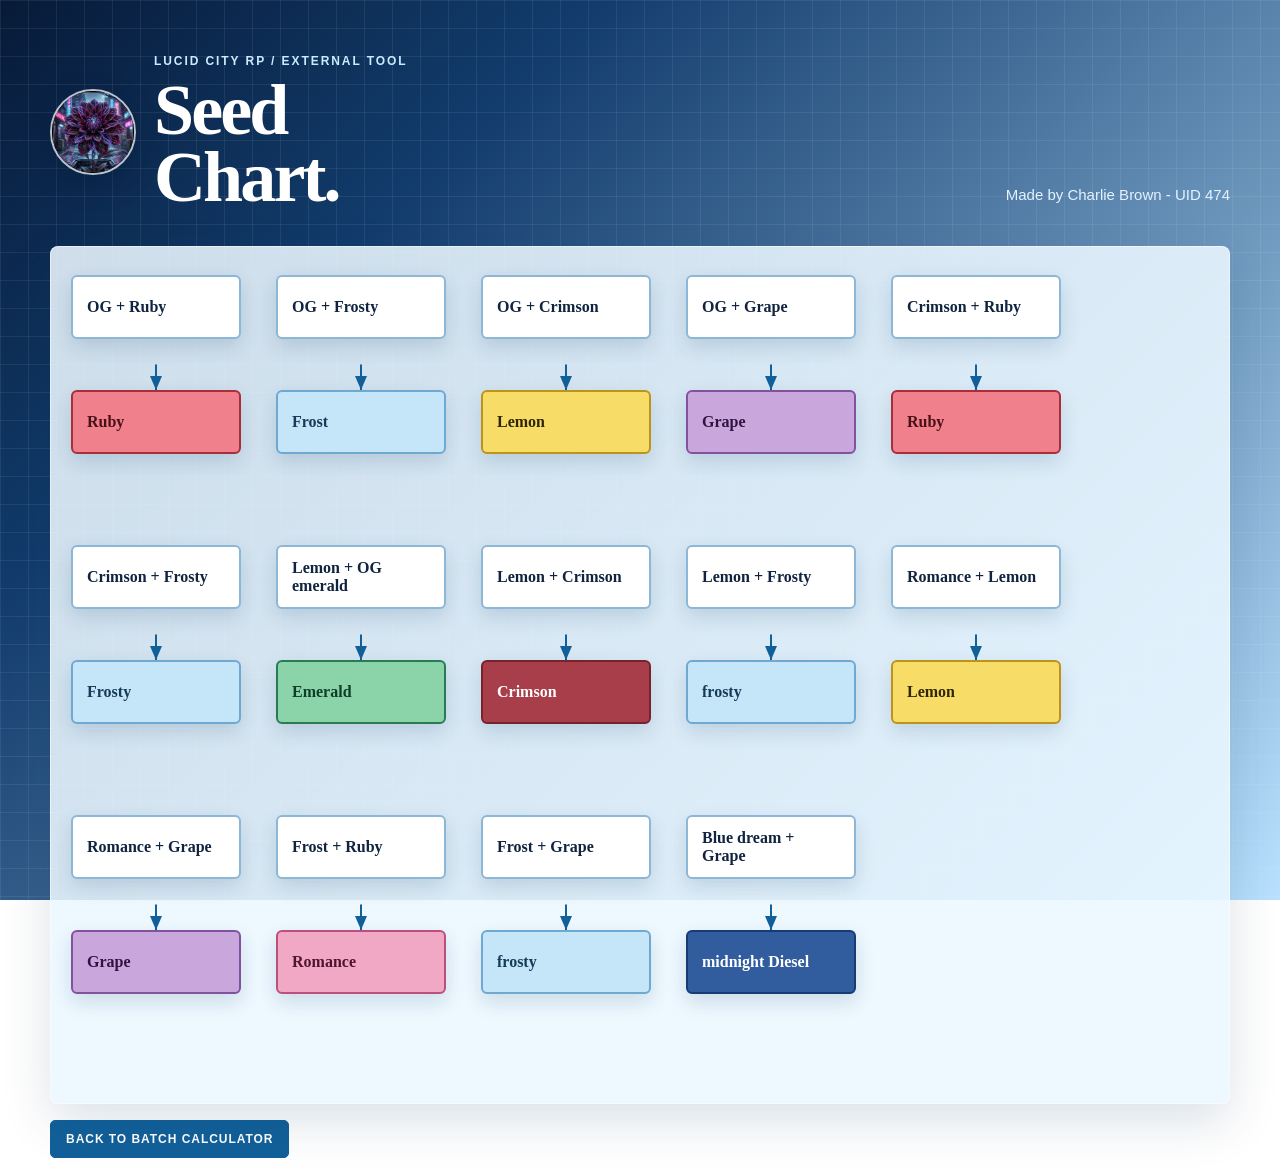
==== commit 9937f280: "alterations" ====
--- a/weed-flowchart.html
+++ b/weed-flowchart.html
@@ -10,9 +10,12 @@
 <body>
   <main class="shell">
     <header>
-      <div>
+      <div class="site-brand">
+        <img class="site-logo" src="pfp.jpg" alt="Lucid City RP logo">
+        <div>
         <div class="kicker">Lucid City RP / External Tool</div>
         <h1>Seed<br>Chart.</h1>
+        </div>
       </div>
       <p class="intro">Made by Charlie Brown - UID 474</p>
     </header>
@@ -93,11 +96,12 @@
     };
     const renderConnections = () => {
       connectionSvg.innerHTML = '<defs><marker id="arrow" markerWidth="8" markerHeight="8" refX="7" refY="3" orient="auto"><path d="M0,0 L0,6 L7,3 z" fill="#12609a"></path></marker></defs>';
+      const nodeHeight = 64;
       state.edges.forEach(edge => {
         const from = nodeById(edge.from); const to = nodeById(edge.to);
         if (!from || !to) return;
         const line = document.createElementNS('http://www.w3.org/2000/svg', 'line');
-        const startX = from.layoutX + 85; const startY = from.layoutY + 84;
+        const startX = from.layoutX + 85; const startY = from.layoutY + nodeHeight;
         const endX = to.layoutX + 85; const endY = to.layoutY;
         const midY = startY + (endY - startY) / 2;
         line.setAttribute('x1', startX); line.setAttribute('y1', startY);
--- a/styles.css
+++ b/styles.css
@@ -29,6 +29,8 @@
 }
 .shell { width: min(1180px, calc(100% - 40px)); margin: 0 auto; }
 header { padding: 54px 0 36px; display: flex; justify-content: space-between; gap: 24px; align-items: end; }
+.site-brand { display: flex; align-items: center; gap: 18px; }
+.site-logo { width: 86px; height: 86px; border: 2px solid rgba(255,255,255,.72); border-radius: 50%; object-fit: cover; box-shadow: 0 10px 28px rgba(4, 20, 48, .3); }
 .kicker { color: #c9ecff; font: 700 12px/1.2 Arial, sans-serif; letter-spacing: .16em; text-transform: uppercase; }
 h1 { margin: 9px 0 0; color: #fff; font-size: clamp(38px, 6vw, 72px); line-height: .92; letter-spacing: -.04em; font-weight: 700; }
 .intro { max-width: 330px; margin: 0 0 4px; color: #e2f3ff; font: 15px/1.55 Arial, sans-serif; }
@@ -67,7 +69,7 @@
 .flow-button.secondary { color: var(--green); background: var(--mint); }
 .diagram-container { position: relative; min-height: 490px; overflow-x: hidden; overflow-y: auto; border: 1px solid rgba(255,255,255,.55); border-radius: 8px; background: rgba(235, 247, 255, .88); box-shadow: var(--shadow); }
 .diagram-container svg { position: absolute; inset: 0; width: 100%; height: 100%; pointer-events: none; }
-.diagram-box { position: absolute; width: 170px; padding: 14px; border: 1px solid #8db7d6; border-radius: 6px; color: var(--ink); background: #fff; box-shadow: 0 8px 20px rgba(10, 47, 86, .14); }
+.diagram-box { position: absolute; display: flex; width: 170px; height: 64px; flex-direction: column; justify-content: center; padding: 10px 14px; border: 2px solid #8db7d6; border-radius: 6px; color: var(--ink); background: #fff; box-shadow: 0 8px 20px rgba(10, 47, 86, .14); }
 .diagram-box strong { display: block; overflow-wrap: anywhere; font: 700 16px Georgia, serif; }
 .diagram-box small { display: block; margin-top: 5px; color: var(--muted); font: 10px Arial, sans-serif; letter-spacing: .08em; text-transform: uppercase; }
 .result-box { border-width: 2px; }
@@ -87,4 +89,5 @@
 @media (max-width: 700px) { .flow-toolbar { grid-template-columns: 1fr; } .summary-actions { align-items: stretch; flex-direction: column; width: 100%; } .tool-link, .reset { text-align: center; } }
 @keyframes rise { from { opacity: 0; transform: translateY(12px); } to { opacity: 1; transform: translateY(0); } }
 @media (max-width: 850px) { header { display: block; } .intro { margin-top: 20px; } .cards { grid-template-columns: 1fr; } }
+@media (max-width: 520px) { .site-logo { width: 68px; height: 68px; } .site-brand { gap: 12px; } }
 @media (max-width: 520px) { .shell { width: min(100% - 24px, 500px); } header { padding-top: 34px; } .summary { align-items: start; flex-direction: column; } .reset { width: 100%; } }
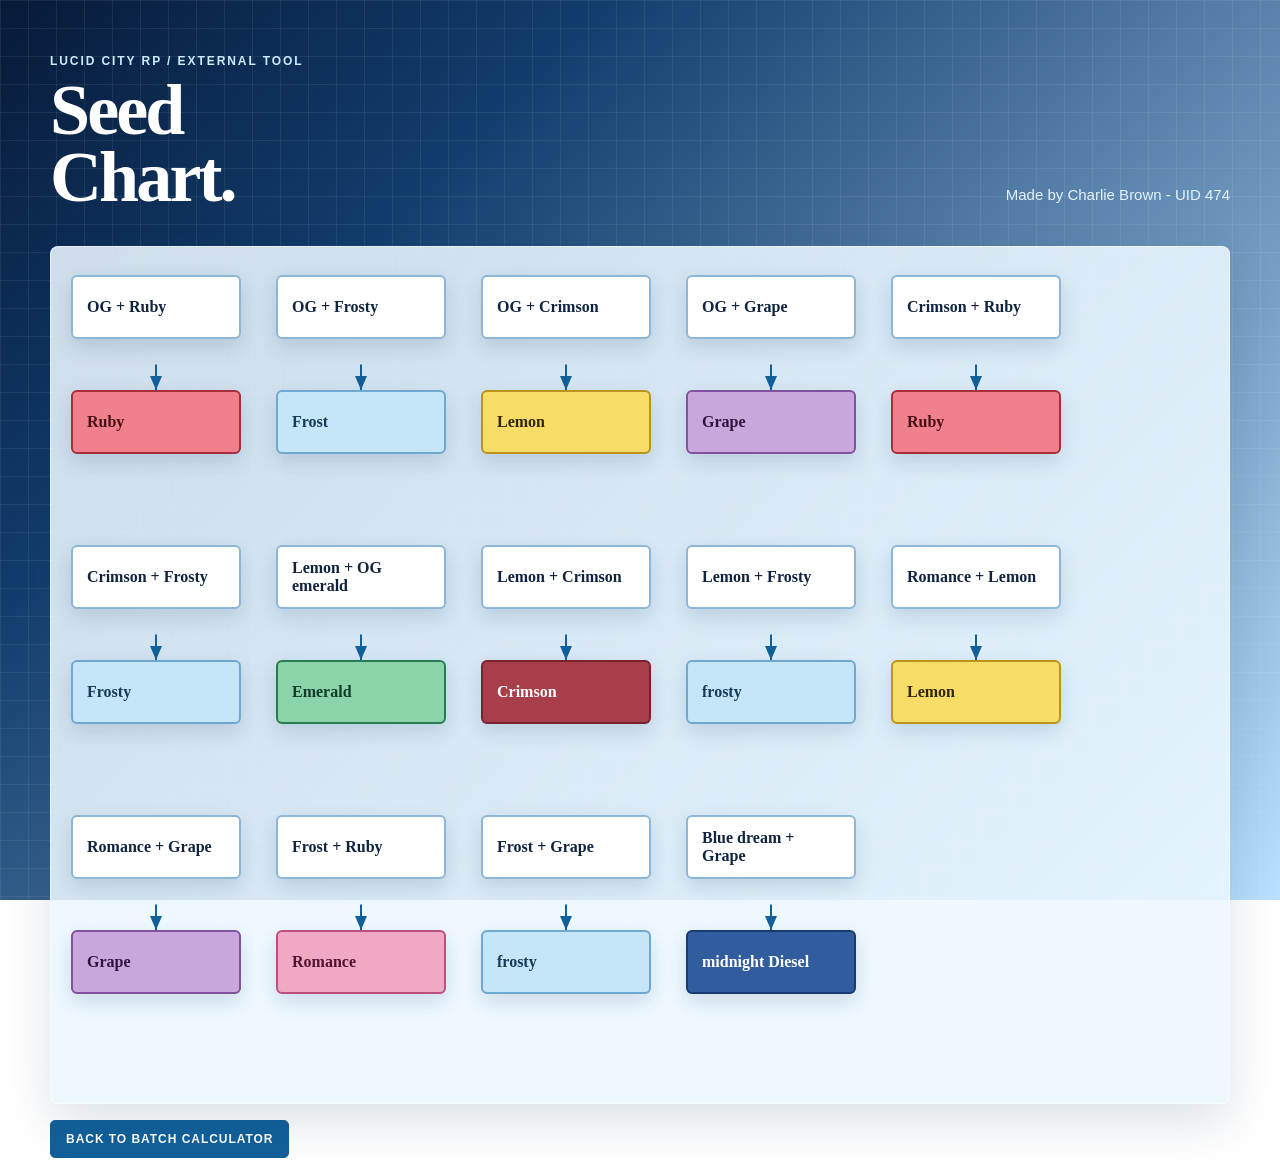
==== commit 64541032: "changes" ====
--- a/weed-flowchart.html
+++ b/weed-flowchart.html
@@ -5,17 +5,15 @@
   <meta name="viewport" content="width=device-width, initial-scale=1">
   <meta name="theme-color" content="#081a36">
   <title>Lucid City RP | Seed Chart</title>
+  <link rel="icon" type="image/jpeg" href="pfp.jpg">
   <link rel="stylesheet" href="styles.css">
 </head>
 <body>
   <main class="shell">
     <header>
-      <div class="site-brand">
-        <img class="site-logo" src="pfp.jpg" alt="Lucid City RP logo">
-        <div>
+      <div>
         <div class="kicker">Lucid City RP / External Tool</div>
         <h1>Seed<br>Chart.</h1>
-        </div>
       </div>
       <p class="intro">Made by Charlie Brown - UID 474</p>
     </header>
--- a/styles.css
+++ b/styles.css
@@ -29,8 +29,6 @@
 }
 .shell { width: min(1180px, calc(100% - 40px)); margin: 0 auto; }
 header { padding: 54px 0 36px; display: flex; justify-content: space-between; gap: 24px; align-items: end; }
-.site-brand { display: flex; align-items: center; gap: 18px; }
-.site-logo { width: 86px; height: 86px; border: 2px solid rgba(255,255,255,.72); border-radius: 50%; object-fit: cover; box-shadow: 0 10px 28px rgba(4, 20, 48, .3); }
 .kicker { color: #c9ecff; font: 700 12px/1.2 Arial, sans-serif; letter-spacing: .16em; text-transform: uppercase; }
 h1 { margin: 9px 0 0; color: #fff; font-size: clamp(38px, 6vw, 72px); line-height: .92; letter-spacing: -.04em; font-weight: 700; }
 .intro { max-width: 330px; margin: 0 0 4px; color: #e2f3ff; font: 15px/1.55 Arial, sans-serif; }
@@ -89,5 +87,4 @@
 @media (max-width: 700px) { .flow-toolbar { grid-template-columns: 1fr; } .summary-actions { align-items: stretch; flex-direction: column; width: 100%; } .tool-link, .reset { text-align: center; } }
 @keyframes rise { from { opacity: 0; transform: translateY(12px); } to { opacity: 1; transform: translateY(0); } }
 @media (max-width: 850px) { header { display: block; } .intro { margin-top: 20px; } .cards { grid-template-columns: 1fr; } }
-@media (max-width: 520px) { .site-logo { width: 68px; height: 68px; } .site-brand { gap: 12px; } }
 @media (max-width: 520px) { .shell { width: min(100% - 24px, 500px); } header { padding-top: 34px; } .summary { align-items: start; flex-direction: column; } .reset { width: 100%; } }
